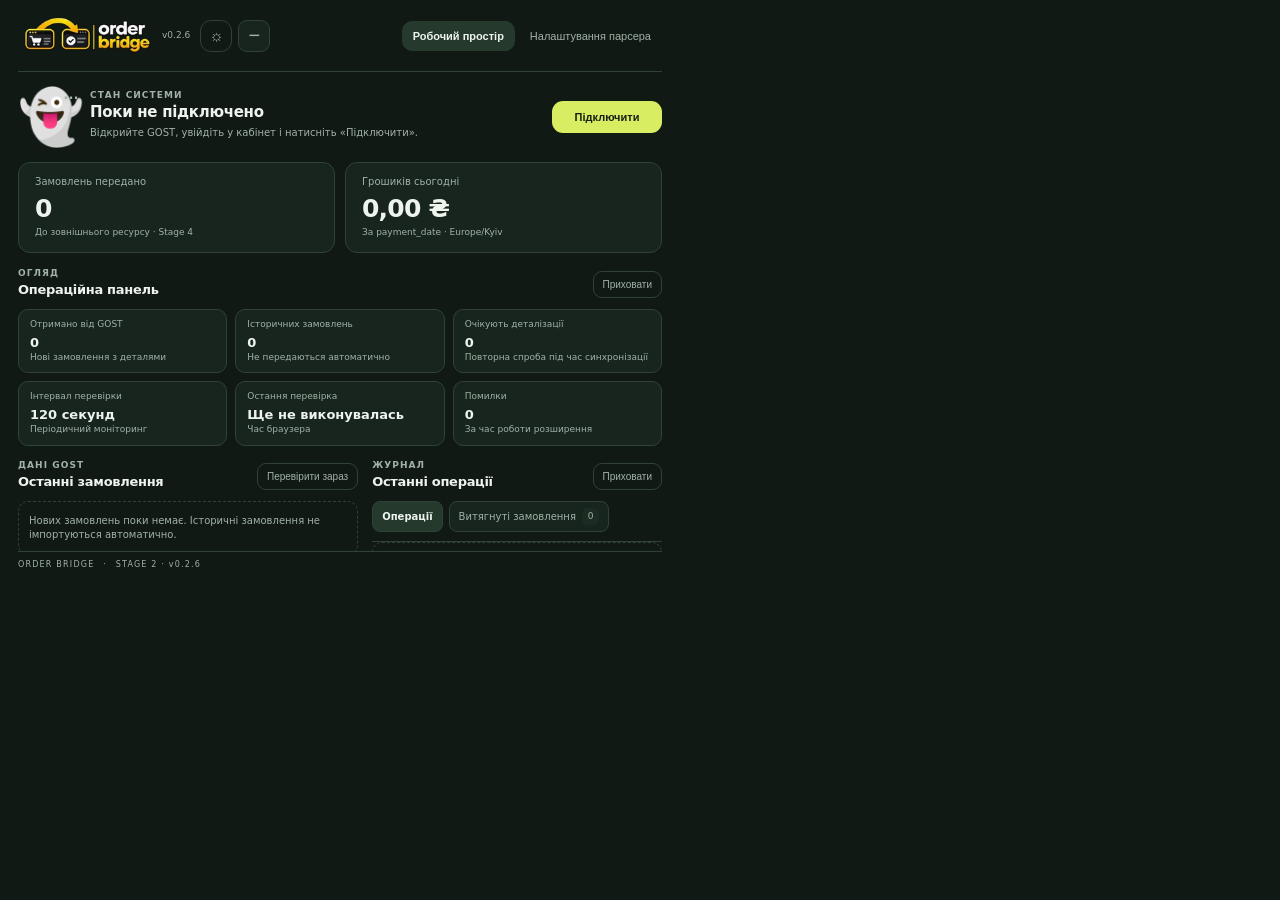
==== popup.html @ 6c83d32e "Add draggable collapsed launcher and release v0.2.6" ====
<!doctype html>
<html lang="uk">
<head>
  <meta charset="utf-8">
  <meta name="viewport" content="width=device-width, initial-scale=1">
  <title>Order Bridge</title>
  <link rel="stylesheet" href="styles.css">
</head>
<body class="popup-app">
<div class="app">
  <header class="topbar">
    <div class="brand"><span class="brand-logo-shell"><img class="brand-logo" src="assets/order-bridge-logo.webp" alt="Order Bridge"></span><span class="version">v0.2.6</span></div>
    <div class="topbar-actions"><button id="themeToggle" class="theme" aria-label="Перемкнути тему"><span id="themeIcon">☾</span></button><button id="collapsePanel" class="collapse-panel" type="button" title="Згорнути">−</button></div>
    <nav class="tabs">
      <button class="tab active" data-tab="workspace">Робочий простір</button>
      <button class="tab" data-tab="settings">Налаштування парсера</button>
    </nav>
  </header>
  <main>
    <section id="workspace" class="view active">
      <div class="status-row">
        <div class="status-card">
          <div id="ghost" class="ghost confused" aria-label="Стан привида">👻</div>
          <div class="status-copy">
            <div class="eyebrow">СТАН СИСТЕМИ</div>
            <h2 id="statusTitle">Поки не підключено</h2>
            <p id="statusText">Відкрийте GOST та натисніть «Підключити».</p>
          </div>
        </div>
        <div class="status-actions">
          <button id="connectBtn" class="primary">Підключити</button>
          <button id="disconnectBtn" class="subtle" hidden>Відключити</button>
        </div>
      </div>

      <div class="metrics">
        <article class="metric">
          <div class="metric-label">Замовлень передано</div>
          <div class="metric-value" id="ordersMetric">0</div>
          <div class="metric-foot">До зовнішнього ресурсу · Stage 4</div>
        </article>
        <article class="metric">
          <div class="metric-label">Грошиків сьогодні</div>
          <div class="metric-value" id="moneyMetric">0 ₴</div>
          <div class="metric-foot">За payment_date · Europe/Kyiv</div>
        </article>
      </div>

      <div class="section-heading">
        <div><div class="eyebrow">ОГЛЯД</div><h2>Операційна панель</h2></div>
        <button id="toggleDetails" class="subtle">Приховати</button>
      </div>
      <div id="details" class="details-grid">
        <article class="small-card"><span class="small-label">Отримано від GOST</span><strong id="receivedMetric">0</strong><span class="small-note">Нові замовлення з деталями</span></article>
        <article class="small-card"><span class="small-label">Історичних замовлень</span><strong id="historicalMetric">0</strong><span class="small-note">Не передаються автоматично</span></article>
        <article class="small-card"><span class="small-label">Очікують деталізації</span><strong id="pendingMetric">0</strong><span class="small-note">Повторна спроба під час синхронізації</span></article>
        <article class="small-card"><span class="small-label">Інтервал перевірки</span><strong id="intervalMetric">120 секунд</strong><span class="small-note">Періодичний моніторинг</span></article>
        <article class="small-card"><span class="small-label">Остання перевірка</span><strong id="lastCheck">Ще не виконувалась</strong><span class="small-note">Час браузера</span></article>
        <article class="small-card"><span class="small-label">Помилки</span><strong id="errorsMetric">0</strong><span class="small-note">За час роботи розширення</span></article>
      </div>

      <div class="dashboard-columns">
        <section class="dashboard-panel">
          <div class="section-heading log-heading">
            <div><div class="eyebrow">ДАНІ GOST</div><h2>Останні замовлення</h2></div>
            <button id="checkNowBtn" class="subtle">Перевірити зараз</button>
          </div>
          <div id="ordersList" class="orders-list">
            <div class="empty-state">Після підключення тут з'являться нові замовлення та їхні товари.</div>
          </div>
        </section>
        <section class="dashboard-panel">
          <div class="section-heading log-heading">
            <div><div class="eyebrow">ЖУРНАЛ</div><h2>Останні операції</h2></div>
            <button id="toggleActivity" class="subtle">Приховати</button>
          </div>
          <div id="activityPanel">
            <div class="journal-switch">
              <button id="showActivityView" class="journal-tab active" type="button">Операції</button>
              <button id="showFetchedView" class="journal-tab" type="button">Витягнуті замовлення <span id="fetchedCount">0</span></button>
            </div>
            <div id="activityView">
              <div id="activityList" class="log-list"><div class="empty-state">Операцій ще немає.</div></div>
              <p class="stage-note">Stage 2: отримання та розбір замовлень GOST. Передавання до зовнішнього ресурсу буде додано на Stage 4.</p>
            </div>
            <div id="fetchedView" hidden>
              <div class="audit-caption">Збережено до 500 останніх замовлень із повною безпечною деталізацією.</div>
              <div id="fetchedOrders" class="fetched-orders"><div class="empty-state">Деталізованих замовлень поки немає.</div></div>
            </div>
          </div>
        </section>
      </div>
    </section>

    <section id="settings" class="view">
      <div class="page-title"><div class="eyebrow">КОНФІГУРАЦІЯ</div><h1>Налаштування парсера</h1><p>Параметри синхронізації та передавання замовлень.</p></div>
      <div class="settings-card">
        <label for="pollInterval">Частота перевірки нових замовлень</label>
        <select id="pollInterval">
          <option value="120">Кожні 2 хвилини</option>
          <option value="180">Кожні 3 хвилини</option>
          <option value="300">Кожні 5 хвилин</option>
        </select>
        <div class="field-help">Chrome може трохи затримувати фонові сигнали. Після пробудження браузера пропущена перевірка буде виконана.</div>
        <div class="divider"></div>
        <div class="section-heading"><div><div class="eyebrow">ПРИЗНАЧЕННЯ</div><h2>Куди передавати</h2></div><span class="demo-tag">STAGE 4</span></div>
        <label for="connector">Тип підключення</label>
        <select id="connector"><option value="webhook">Webhook / HTTP API</option><option value="crm">CRM через API</option><option value="google">Google Sheets</option><option value="custom">Власний формат JSON</option></select>
        <div class="field-help">На цьому етапі блок призначення є макетом. Реальні запити до сторонніх ресурсів поки не виконуються.</div>
        <button id="saveSettings" class="primary full">Зберегти налаштування</button>
        <div id="saveNotice" class="notice" aria-live="polite"></div>
      </div>
      <div class="settings-card safety"><strong>Захист облікових даних</strong><p>Bearer-токен GOST використовується лише в контексті сторінки та не зберігається розширенням. У локальному сховищі залишаються ID, технічні статуси й нормалізовані товарні дані без ПІБ, телефонів, адрес і коментарів покупців.</p></div>
    </section>
  </main>
  <footer>ORDER BRIDGE <span>·</span> STAGE 2 · v0.2.6</footer>
</div>
<script src="order-normalizer.js"></script>
<script src="app.js"></script>
</body>
</html>
---- styles.css ----
:root{font-family:Inter,ui-sans-serif,system-ui,-apple-system,"Segoe UI",sans-serif;color-scheme:dark;--bg:#101914;--panel:#18251e;--panel2:#1d2c23;--line:#304237;--text:#edf4ee;--muted:#a1b2a6;--accent:#d9ed62;--accentText:#172016;--soft:#26392d}
*{box-sizing:border-box}
body{margin:0;background:var(--bg);color:var(--text);transition:background .2s,color .2s}
body.light{color-scheme:light;--bg:#e3eae2;--panel:#eef3ec;--panel2:#d8e2d7;--line:#adbdad;--text:#1a291e;--muted:#4f6154;--accent:#bfd83d;--accentText:#1a2514;--soft:#d0dfd0}
.app{max-width:1120px;margin:auto;padding:0 34px}
.topbar{height:86px;display:flex;align-items:center;border-bottom:1px solid var(--line);gap:28px}
.brand{display:flex;align-items:center;gap:8px;white-space:nowrap;flex:0 0 auto}
.brand-logo-shell{display:flex;align-items:center;justify-content:center;background:transparent;border:0;border-radius:0;padding:0;line-height:0;box-shadow:none}
.brand-logo{display:block;width:150px;height:auto;max-height:72px;object-fit:contain}
.version{font-size:11px;color:var(--muted);font-weight:500}
.tabs{display:flex;gap:5px;margin:auto}
.tab,.theme,.subtle{border:0;background:transparent;color:var(--muted);cursor:pointer}
.tab{padding:11px 15px;border-radius:10px;font-size:13px}
.tab.active{background:var(--soft);color:var(--text);font-weight:650}
.theme{width:36px;height:36px;border:1px solid var(--line);border-radius:11px;font-size:18px}
main{padding:38px 0 70px}
.view{display:none}.view.active{display:block}
.status-row{display:flex;align-items:center;justify-content:space-between;gap:20px;margin-bottom:28px}
.status-card{display:flex;align-items:center;gap:19px}
.status-card h2,.section-heading h2{margin:4px 0;font-size:18px;letter-spacing:-.3px}
.status-card p,.page-title p{margin:4px 0;color:var(--muted);font-size:13px}
.eyebrow{font-size:10px;font-weight:750;letter-spacing:1.3px;color:var(--muted)}
.ghost{position:relative;width:70px;height:76px;display:grid;place-items:center;font-family:"Apple Color Emoji","Segoe UI Emoji","Noto Color Emoji",sans-serif;font-size:62px;line-height:1}
.metrics{display:grid;grid-template-columns:1fr 1fr;gap:15px;margin-bottom:38px}
.metric,.small-card,.settings-card{background:var(--panel);border:1px solid var(--line);border-radius:16px}
.metric{padding:22px 24px}.metric-label,.small-label{font-size:12px;color:var(--muted)}
.metric-value{font-size:34px;font-weight:760;letter-spacing:-1.5px;margin:13px 0 8px}
.metric-foot,.small-note{font-size:11px;color:var(--muted)}
.section-heading{display:flex;align-items:center;justify-content:space-between;margin:0 0 14px}
.section-heading h2{font-size:16px}
.subtle{font-size:12px;padding:8px 10px;border:1px solid var(--line);border-radius:9px}
.primary{background:var(--accent);color:var(--accentText);border:0;border-radius:11px;padding:13px 19px;font-weight:750;font-size:13px;cursor:pointer}
.primary:disabled{opacity:.68;cursor:default}
.details-grid{display:grid;grid-template-columns:repeat(3,1fr);gap:12px;margin-bottom:34px}
.small-card{padding:17px}.small-card strong{display:block;font-size:16px;margin:10px 0 5px}
.log-list{border-top:1px solid var(--line)}
.log-item{display:flex;gap:12px;align-items:flex-start;padding:16px 2px;border-bottom:1px solid var(--line)}
.log-icon{width:25px;height:25px;border-radius:8px;background:var(--soft);display:grid;place-items:center;color:var(--accent);font-size:20px}
.log-icon.warning{color:#d8bd4f}.log-icon.error{color:#dc806f}.log-icon.success{color:#a4c64b}
.log-item strong{font-size:12px}.log-item p{margin:4px 0 0;color:var(--muted);font-size:11px}.log-item time{margin-left:auto;color:var(--muted);font-size:10px}
.page-title{margin:5px 0 24px}.page-title h1{font-size:27px;letter-spacing:-.8px;margin:8px 0}
.settings-card{padding:24px;margin-bottom:15px}.settings-card label{display:block;font-size:12px;font-weight:650;margin:17px 0 8px}
.settings-card input,.settings-card select{width:100%;height:43px;background:var(--panel2);border:1px solid var(--line);border-radius:9px;padding:0 12px;color:var(--text);outline:none;font:inherit;font-size:12px}
.settings-card input:focus,.settings-card select:focus{border-color:#9bbd45}
.field-help{font-size:11px;line-height:1.55;color:var(--muted);margin:8px 0 15px}
.divider{height:1px;background:var(--line);margin:24px 0}
.full{width:100%;margin-top:22px}.notice{font-size:11px;color:#9bbd45;margin-top:10px;min-height:14px}
.safety{background:var(--panel2)}.safety p{color:var(--muted);font-size:12px;line-height:1.6;margin-bottom:0}
footer{border-top:1px solid var(--line);padding:18px 0 25px;color:var(--muted);font-size:9px;letter-spacing:1.2px}
footer span{padding:0 5px}
.demo-tag{font-size:9px;letter-spacing:1px;color:var(--muted);border:1px solid var(--line);padding:5px 8px;border-radius:7px}
.orders-list{display:grid;gap:10px}.order-card{border:1px solid var(--line);border-radius:14px;background:var(--panel);padding:14px}
.order-card-top,.order-card-bottom{display:flex;align-items:center;justify-content:space-between;gap:10px}
.order-card-top strong{font-size:13px}.order-state{font-size:10px;color:#a4c64b}
.product-lines{margin:10px 0;display:grid;gap:6px}
.product-line{display:flex;justify-content:space-between;gap:10px;font-size:11px;color:var(--muted)}
.product-line span:first-child{overflow:hidden;text-overflow:ellipsis;white-space:nowrap}
.product-more{font-size:10px;color:var(--muted)}
.order-card-bottom{border-top:1px solid var(--line);padding-top:9px;font-size:10px;color:var(--muted)}
.order-card-bottom strong{color:var(--text);font-size:12px}
.empty-state{color:var(--muted);font-size:11px;line-height:1.5;padding:16px 14px;border:1px dashed var(--line);border-radius:12px}
.stage-note{color:var(--muted);font-size:10px;line-height:1.5;margin:17px 0 2px}
[hidden]{display:none!important}

/* Shared dashboard layout. */
.dashboard-columns{display:grid;grid-template-columns:1fr 1fr;gap:18px;align-items:start}
.dashboard-panel{min-width:0}
.dashboard-panel .section-heading.log-heading{margin-top:0}
.dashboard-panel .orders-list,.dashboard-panel .log-list{max-height:320px;overflow-y:auto}

/* Actual Chrome toolbar popup: wide, balanced workspace window. */
.popup-app{width:680px;min-width:680px;max-width:680px;height:580px;min-height:580px;max-height:580px;overflow:hidden;background:var(--bg)}
.popup-app .app{width:100%;height:580px;max-width:none;margin:0;padding:0 18px;display:flex;flex-direction:column}
.popup-app .topbar{height:72px;min-height:72px;flex:0 0 72px;padding:0;display:flex;align-items:center;gap:10px}
.popup-app .brand{gap:6px;font-size:13px}
.popup-app .brand-logo-shell{padding:2px 5px;border-radius:9px}
.popup-app .brand-logo{width:128px;max-height:62px}
.popup-app .version{font-size:9px}
.popup-app .tabs{display:flex;align-items:center;gap:4px;margin:0 0 0 auto;flex:0 0 auto}
.popup-app .tab{padding:9px 11px;font-size:11px;white-space:nowrap}
.popup-app .theme{width:32px;height:32px;flex:0 0 32px;font-size:16px}
.popup-app .topbar-actions{display:flex;align-items:center;gap:6px;flex:0 0 auto}
.popup-app .collapse-panel{width:32px;height:32px;border:1px solid var(--line);border-radius:9px;background:var(--panel);color:var(--muted);font-size:20px;cursor:pointer}
.popup-app main{flex:1;min-height:0;overflow-y:auto;overscroll-behavior:contain;padding:14px 0 16px}
.popup-app .view.active{display:block}
.popup-app .status-row{align-items:center;gap:14px;margin-bottom:14px}
.popup-app .status-card{min-width:0;flex:1;gap:12px;align-items:center}
.popup-app .status-copy{min-width:0}
.popup-app .status-copy h2{font-size:15px;line-height:1.25;margin:3px 0}
.popup-app .status-copy p{font-size:10px;line-height:1.4;margin:4px 0}
.popup-app .eyebrow{font-size:9px;letter-spacing:1.05px}
.popup-app .ghost{width:60px;height:62px;flex:0 0 60px;display:grid;place-items:center;border-radius:0;background:transparent;box-shadow:none;color:inherit;font-family:"Apple Color Emoji","Segoe UI Emoji","Noto Color Emoji",sans-serif;font-size:53px;line-height:1;position:relative}
.popup-app .ghost::after{content:"";position:absolute;right:-1px;top:0;font-family:inherit;font-size:16px;font-weight:800;color:#e2c94f;text-shadow:0 1px 5px #0003}
.popup-app .ghost.happy::after{content:"✦";color:#b8d64b}
.popup-app .ghost.worried::after{content:"?"}
.popup-app .ghost.confused::after{content:"…";color:var(--muted)}
.popup-app .ghost.busy{animation:ghost-bob .55s ease-in-out infinite alternate}
@keyframes ghost-bob{to{transform:translateY(-4px) rotate(4deg)}}
.popup-app .status-actions{display:flex;flex-direction:row;align-items:center;gap:7px;flex:0 0 auto}
.popup-app .status-actions .primary{min-width:110px;padding:10px 13px;font-size:11px;white-space:nowrap}
.popup-app .status-actions .subtle{padding:8px 10px;font-size:10px;white-space:nowrap}
.popup-app .metrics{grid-template-columns:1fr 1fr;gap:10px;margin-bottom:15px}
.popup-app .metric{padding:13px 16px;border-radius:12px;min-width:0}
.popup-app .metric-label{font-size:10px}
.popup-app .metric-value{font-size:25px;margin:7px 0 4px;letter-spacing:-.8px;white-space:nowrap}
.popup-app .metric-foot{font-size:9px;line-height:1.3}
.popup-app .section-heading{margin:0 0 8px}
.popup-app .section-heading h2{font-size:13px}
.popup-app .subtle{font-size:10px;padding:7px 9px}
.popup-app .details-grid{grid-template-columns:repeat(3,minmax(0,1fr));gap:8px;margin-bottom:14px}
.popup-app .small-card{padding:9px 11px;border-radius:10px;min-width:0}
.popup-app .small-label{font-size:9px;line-height:1.25;display:block}
.popup-app .small-card strong{font-size:13px;margin:5px 0 2px}
.popup-app .small-note{font-size:9px;line-height:1.25;display:block}
.popup-app .dashboard-columns{grid-template-columns:1.08fr .92fr;gap:14px}
.popup-app .dashboard-panel .section-heading.log-heading{margin:0 0 8px}
.popup-app .dashboard-panel .orders-list,.popup-app .dashboard-panel .log-list{max-height:220px;overflow-y:auto;overscroll-behavior:contain}
.popup-app .order-card{border:1px solid var(--line);border-radius:10px;background:var(--panel);padding:9px 10px}
.popup-app .order-card-top,.popup-app .order-card-bottom{display:flex;align-items:center;justify-content:space-between;gap:8px}
.popup-app .order-card-top strong{font-size:10px}
.popup-app .order-state{font-size:9px;color:#a4c64b}
.popup-app .product-lines{margin:7px 0;display:grid;gap:4px}
.popup-app .product-line{display:flex;justify-content:space-between;gap:8px;font-size:9px;color:var(--muted)}
.popup-app .product-line span:first-child{overflow:hidden;text-overflow:ellipsis;white-space:nowrap}
.popup-app .product-more{font-size:9px;color:var(--muted)}
.popup-app .order-card-bottom{border-top:1px solid var(--line);padding-top:7px;font-size:9px;color:var(--muted)}
.popup-app .order-card-bottom strong{color:var(--text);font-size:10px}
.popup-app .empty-state{font-size:10px;line-height:1.4;padding:12px 10px;border-radius:10px}
.popup-app .log-item{gap:7px;padding:9px 1px}
.popup-app .log-item strong{font-size:10px}
.popup-app .log-item p{font-size:9px;line-height:1.35}
.popup-app .log-item time{font-size:8px}
.popup-app .log-icon{width:18px;height:18px;border-radius:6px;font-size:14px}
.popup-app .stage-note{font-size:9px;line-height:1.35;margin:10px 0 0}
.popup-app .page-title{margin:3px 0 16px}
.popup-app .page-title h1{font-size:21px}
.popup-app .settings-card{padding:15px;border-radius:12px;margin-bottom:10px}
.popup-app .settings-card label{margin:11px 0 6px;font-size:11px}
.popup-app .settings-card input,.popup-app .settings-card select{height:36px;font-size:11px}
.popup-app .field-help{font-size:9px;line-height:1.4;margin:6px 0 10px}
.popup-app .divider{margin:14px 0}
.popup-app .full{margin-top:12px}
.popup-app .notice{font-size:10px}
.popup-app footer{height:29px;min-height:29px;flex:0 0 29px;padding:8px 0 9px;font-size:8px}
.popup-app [hidden]{display:none!important}
@media(max-width:640px){.popup-app{width:100vw;min-width:0;max-width:100vw}.popup-app .app{padding:0 12px}.popup-app .topbar{gap:8px}.popup-app .brand{gap:5px}.popup-app .brand .version{display:none}.popup-app .tab{padding:8px 6px;font-size:10px}.popup-app .dashboard-columns{grid-template-columns:1fr}.popup-app .details-grid{grid-template-columns:repeat(2,minmax(0,1fr))}}

/* Extra definition and separation in the light theme. */
body.light .metric,body.light .small-card,body.light .settings-card,body.light .order-card{box-shadow:0 2px 8px rgba(25,45,30,.08)}
body.light .subtle,body.light .theme{background:#edf2eb;border-color:#aebdad;color:#354a3b}
body.light .tab.active{background:#d0dfd0;color:#1a291e}
body.light .log-list{border-top-color:#aebdad}
body.light .log-item{border-bottom-color:#bdcbbc}
body.light .metric-value,body.light .small-card strong,body.light .order-card-bottom strong{color:#18271c}
body.light .empty-state{border-color:#aebdad;background:#e8eee6}


/* Order parsing audit view inside the operations journal. */
.journal-switch{display:flex;gap:6px;margin:0 0 9px}
.journal-tab{border:1px solid var(--line);border-radius:8px;background:var(--panel);color:var(--muted);padding:6px 9px;font:inherit;font-size:10px;cursor:pointer}
.journal-tab.active{background:var(--soft);color:var(--text);border-color:var(--line);font-weight:700}
.journal-tab span{display:inline-grid;place-items:center;min-width:17px;height:17px;margin-left:3px;padding:0 4px;border-radius:6px;background:var(--panel2);font-size:9px}
.audit-caption{font-size:9px;color:var(--muted);line-height:1.35;margin:0 0 7px}
.fetched-orders{display:grid;gap:7px;max-height:274px;overflow:auto;overscroll-behavior:contain;padding-right:2px}
.fetched-order{border:1px solid var(--line);border-radius:9px;background:var(--panel);overflow:hidden}
.fetched-order summary{display:flex;align-items:center;justify-content:space-between;gap:8px;padding:9px 10px;cursor:pointer;list-style:none}
.fetched-order summary::-webkit-details-marker{display:none}
.fetched-order summary:after{content:"＋";color:var(--muted);font-size:12px;margin-left:3px}
.fetched-order[open] summary:after{content:"−"}
.fetched-order summary strong{font-size:10px}
.fetched-order summary small{display:block;color:var(--muted);font-size:8px;margin-top:3px}
.audit-order-total{text-align:right;font-size:10px;font-weight:700;white-space:nowrap}
.audit-order-meta{display:grid;grid-template-columns:1fr 1fr;gap:5px;padding:0 10px 8px;font-size:8px;color:var(--muted)}
.audit-suborders{padding:6px 10px;background:var(--panel2);font-size:8px;color:var(--muted);line-height:1.4}
.audit-table-wrap{overflow-x:auto;max-width:100%}
.audit-table{width:100%;border-collapse:collapse;font-size:8px;white-space:nowrap}
.audit-table th,.audit-table td{padding:6px 7px;border-bottom:1px solid var(--line);text-align:left;vertical-align:top}
.audit-table th{color:var(--muted);font-weight:650;background:var(--panel2)}
.audit-table td strong{font-size:8px;white-space:normal;display:block;min-width:90px;max-width:145px}
.audit-table td small{display:block;color:var(--muted);font-size:7px;margin-top:3px;white-space:normal}
.audit-empty{text-align:center!important;color:var(--muted);padding:12px!important}
.audit-order-foot{padding:7px 10px;font-size:7px;color:var(--muted);overflow-wrap:anywhere}
.popup-app .fetched-orders{max-height:274px}
.popup-app .audit-table th,.popup-app .audit-table td{padding:5px 6px}
body.light .journal-tab{background:#edf2eb;border-color:#adbdad;color:#405347}
body.light .journal-tab.active{background:#d0dfd0;color:#1a291e}
body.light .fetched-order{box-shadow:0 1px 5px rgba(25,45,30,.06)}

html,body,.popup-app,.popup-app main,.popup-app .dashboard-panel .orders-list,.popup-app .dashboard-panel .log-list,.popup-app .fetched-orders,.popup-app .audit-table-wrap{scrollbar-width:none!important;-ms-overflow-style:none!important}
html::-webkit-scrollbar,body::-webkit-scrollbar,.popup-app *::-webkit-scrollbar{display:none!important;width:0!important;height:0!important}
.popup-app .fetched-orders,.popup-app .dashboard-panel .orders-list,.popup-app .dashboard-panel .log-list,.popup-app main{overflow-y:auto;overscroll-behavior:contain}
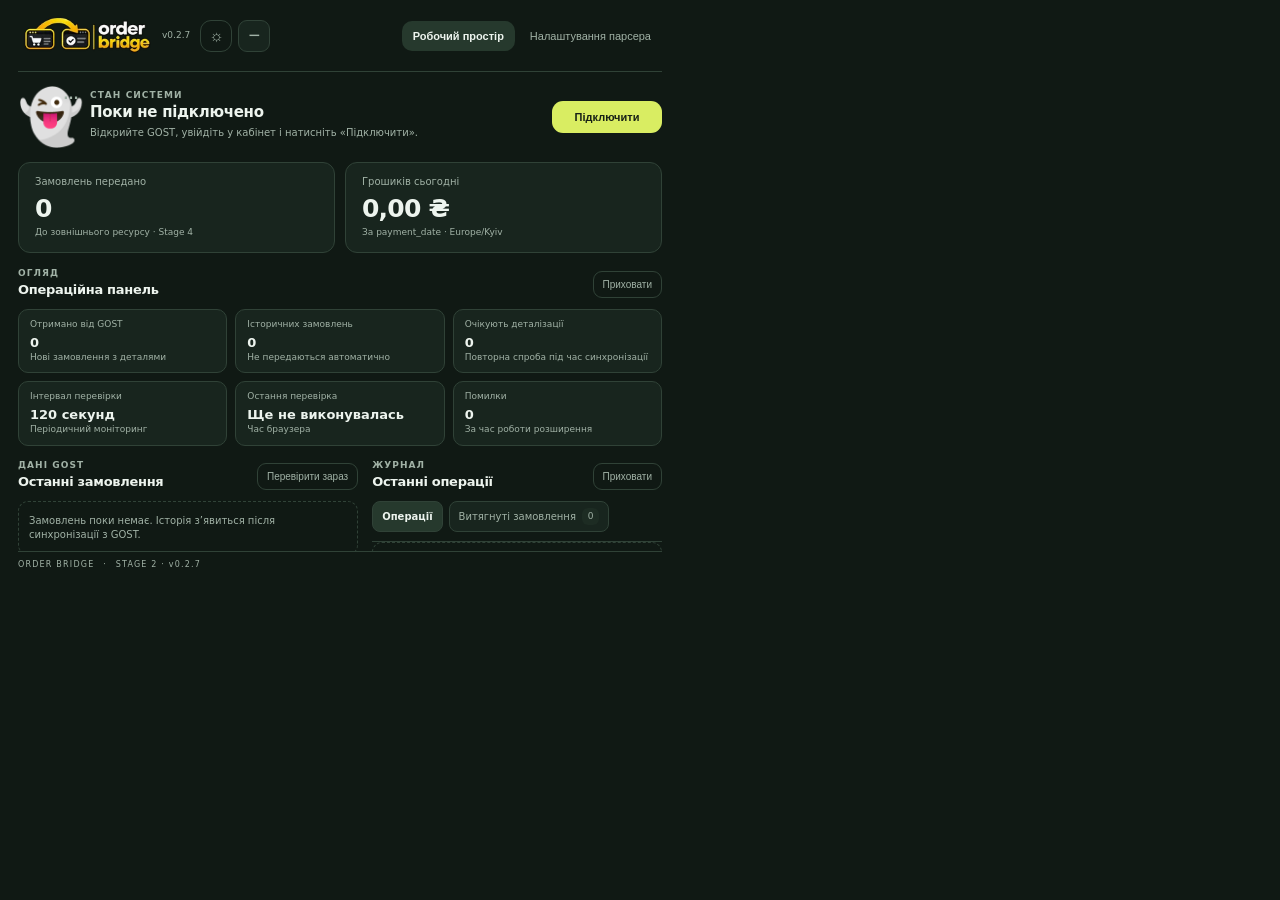
==== commit c247a6dd: "Restore history visibility and speed up GOST auth handshake v0.2.7" ====
--- a/popup.html
+++ b/popup.html
@@ -9,7 +9,7 @@
 <body class="popup-app">
 <div class="app">
   <header class="topbar">
-    <div class="brand"><span class="brand-logo-shell"><img class="brand-logo" src="assets/order-bridge-logo.webp" alt="Order Bridge"></span><span class="version">v0.2.6</span></div>
+    <div class="brand"><span class="brand-logo-shell"><img class="brand-logo" src="assets/order-bridge-logo.webp" alt="Order Bridge"></span><span class="version">v0.2.7</span></div>
     <div class="topbar-actions"><button id="themeToggle" class="theme" aria-label="Перемкнути тему"><span id="themeIcon">☾</span></button><button id="collapsePanel" class="collapse-panel" type="button" title="Згорнути">−</button></div>
     <nav class="tabs">
       <button class="tab active" data-tab="workspace">Робочий простір</button>
@@ -113,7 +113,7 @@
       <div class="settings-card safety"><strong>Захист облікових даних</strong><p>Bearer-токен GOST використовується лише в контексті сторінки та не зберігається розширенням. У локальному сховищі залишаються ID, технічні статуси й нормалізовані товарні дані без ПІБ, телефонів, адрес і коментарів покупців.</p></div>
     </section>
   </main>
-  <footer>ORDER BRIDGE <span>·</span> STAGE 2 · v0.2.6</footer>
+  <footer>ORDER BRIDGE <span>·</span> STAGE 2 · v0.2.7</footer>
 </div>
 <script src="order-normalizer.js"></script>
 <script src="app.js"></script>
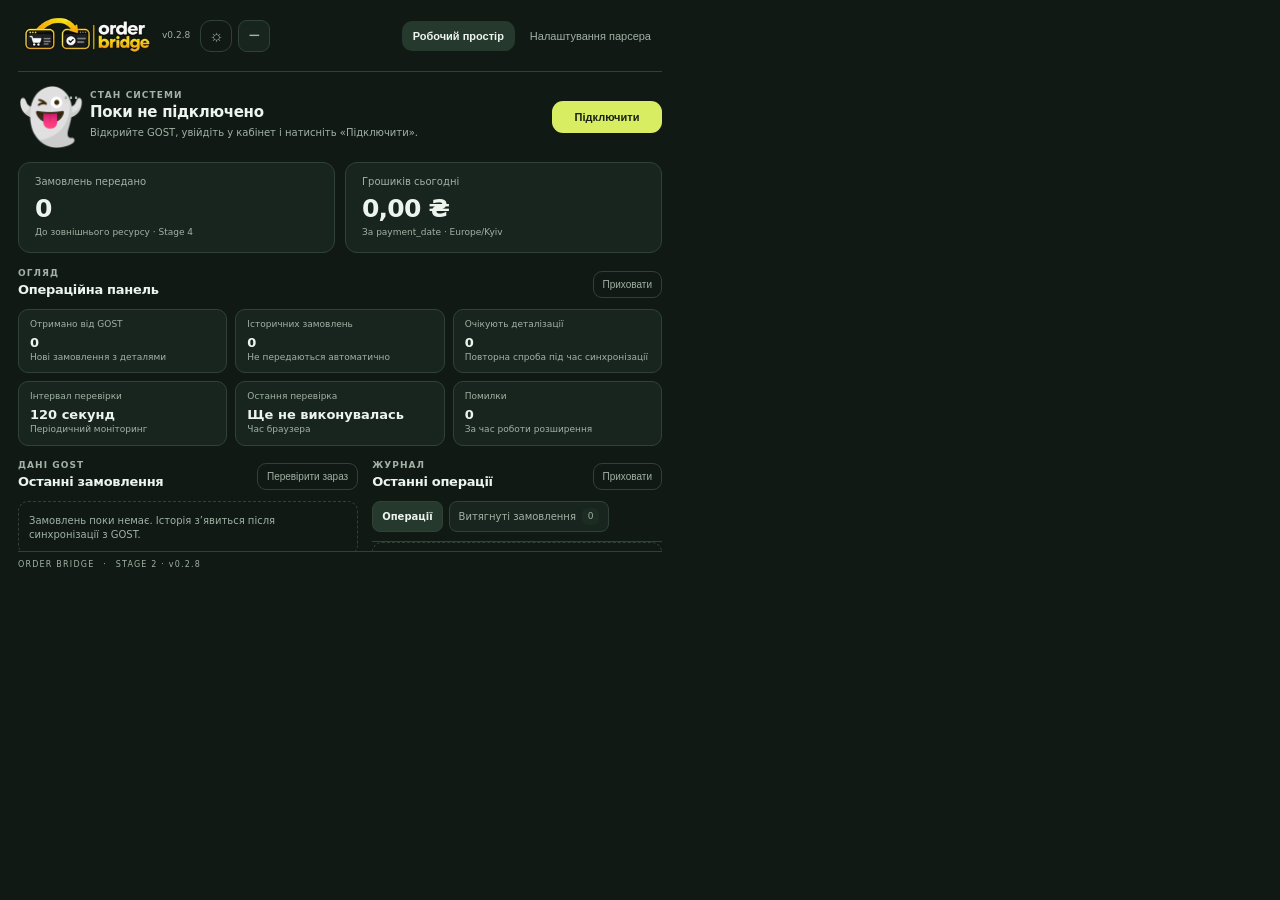
==== commit 061dee73: "Update UI version to v0.2.8" ====
--- a/popup.html
+++ b/popup.html
@@ -9,7 +9,7 @@
 <body class="popup-app">
 <div class="app">
   <header class="topbar">
-    <div class="brand"><span class="brand-logo-shell"><img class="brand-logo" src="assets/order-bridge-logo.webp" alt="Order Bridge"></span><span class="version">v0.2.7</span></div>
+    <div class="brand"><span class="brand-logo-shell"><img class="brand-logo" src="assets/order-bridge-logo.webp" alt="Order Bridge"></span><span class="version">v0.2.8</span></div>
     <div class="topbar-actions"><button id="themeToggle" class="theme" aria-label="Перемкнути тему"><span id="themeIcon">☾</span></button><button id="collapsePanel" class="collapse-panel" type="button" title="Згорнути">−</button></div>
     <nav class="tabs">
       <button class="tab active" data-tab="workspace">Робочий простір</button>
@@ -113,7 +113,7 @@
       <div class="settings-card safety"><strong>Захист облікових даних</strong><p>Bearer-токен GOST використовується лише в контексті сторінки та не зберігається розширенням. У локальному сховищі залишаються ID, технічні статуси й нормалізовані товарні дані без ПІБ, телефонів, адрес і коментарів покупців.</p></div>
     </section>
   </main>
-  <footer>ORDER BRIDGE <span>·</span> STAGE 2 · v0.2.7</footer>
+  <footer>ORDER BRIDGE <span>·</span> STAGE 2 · v0.2.8</footer>
 </div>
 <script src="order-normalizer.js"></script>
 <script src="app.js"></script>
--- a/styles.css
+++ b/styles.css
@@ -114,23 +114,23 @@
 .popup-app .small-note{font-size:9px;line-height:1.25;display:block}
 .popup-app .dashboard-columns{grid-template-columns:1.08fr .92fr;gap:14px}
 .popup-app .dashboard-panel .section-heading.log-heading{margin:0 0 8px}
-.popup-app .dashboard-panel .orders-list,.popup-app .dashboard-panel .log-list{max-height:220px;overflow-y:auto;overscroll-behavior:contain}
-.popup-app .order-card{border:1px solid var(--line);border-radius:10px;background:var(--panel);padding:9px 10px}
+.popup-app .dashboard-panel .orders-list,.popup-app .dashboard-panel .log-list{max-height:300px;overflow-y:auto;overscroll-behavior:contain}
+.popup-app .order-card{border:1px solid var(--line);border-radius:10px;background:var(--panel);padding:12px 12px}
 .popup-app .order-card-top,.popup-app .order-card-bottom{display:flex;align-items:center;justify-content:space-between;gap:8px}
-.popup-app .order-card-top strong{font-size:10px}
-.popup-app .order-state{font-size:9px;color:#a4c64b}
-.popup-app .product-lines{margin:7px 0;display:grid;gap:4px}
-.popup-app .product-line{display:flex;justify-content:space-between;gap:8px;font-size:9px;color:var(--muted)}
+.popup-app .order-card-top strong{font-size:12px}
+.popup-app .order-state{font-size:10px;color:#a4c64b}
+.popup-app .product-lines{margin:9px 0;display:grid;gap:5px}
+.popup-app .product-line{display:flex;justify-content:space-between;gap:8px;font-size:11px;color:var(--muted)}
 .popup-app .product-line span:first-child{overflow:hidden;text-overflow:ellipsis;white-space:nowrap}
-.popup-app .product-more{font-size:9px;color:var(--muted)}
-.popup-app .order-card-bottom{border-top:1px solid var(--line);padding-top:7px;font-size:9px;color:var(--muted)}
-.popup-app .order-card-bottom strong{color:var(--text);font-size:10px}
+.popup-app .product-more{font-size:10px;color:var(--muted)}
+.popup-app .order-card-bottom{border-top:1px solid var(--line);padding-top:9px;font-size:10px;color:var(--muted)}
+.popup-app .order-card-bottom strong{color:var(--text);font-size:12px}
 .popup-app .empty-state{font-size:10px;line-height:1.4;padding:12px 10px;border-radius:10px}
-.popup-app .log-item{gap:7px;padding:9px 1px}
-.popup-app .log-item strong{font-size:10px}
-.popup-app .log-item p{font-size:9px;line-height:1.35}
-.popup-app .log-item time{font-size:8px}
-.popup-app .log-icon{width:18px;height:18px;border-radius:6px;font-size:14px}
+.popup-app .log-item{gap:9px;padding:12px 1px}
+.popup-app .log-item strong{font-size:11px}
+.popup-app .log-item p{font-size:10px;line-height:1.45}
+.popup-app .log-item time{font-size:9px}
+.popup-app .log-icon{width:21px;height:21px;border-radius:7px;font-size:16px}
 .popup-app .stage-note{font-size:9px;line-height:1.35;margin:10px 0 0}
 .popup-app .page-title{margin:3px 0 16px}
 .popup-app .page-title h1{font-size:21px}
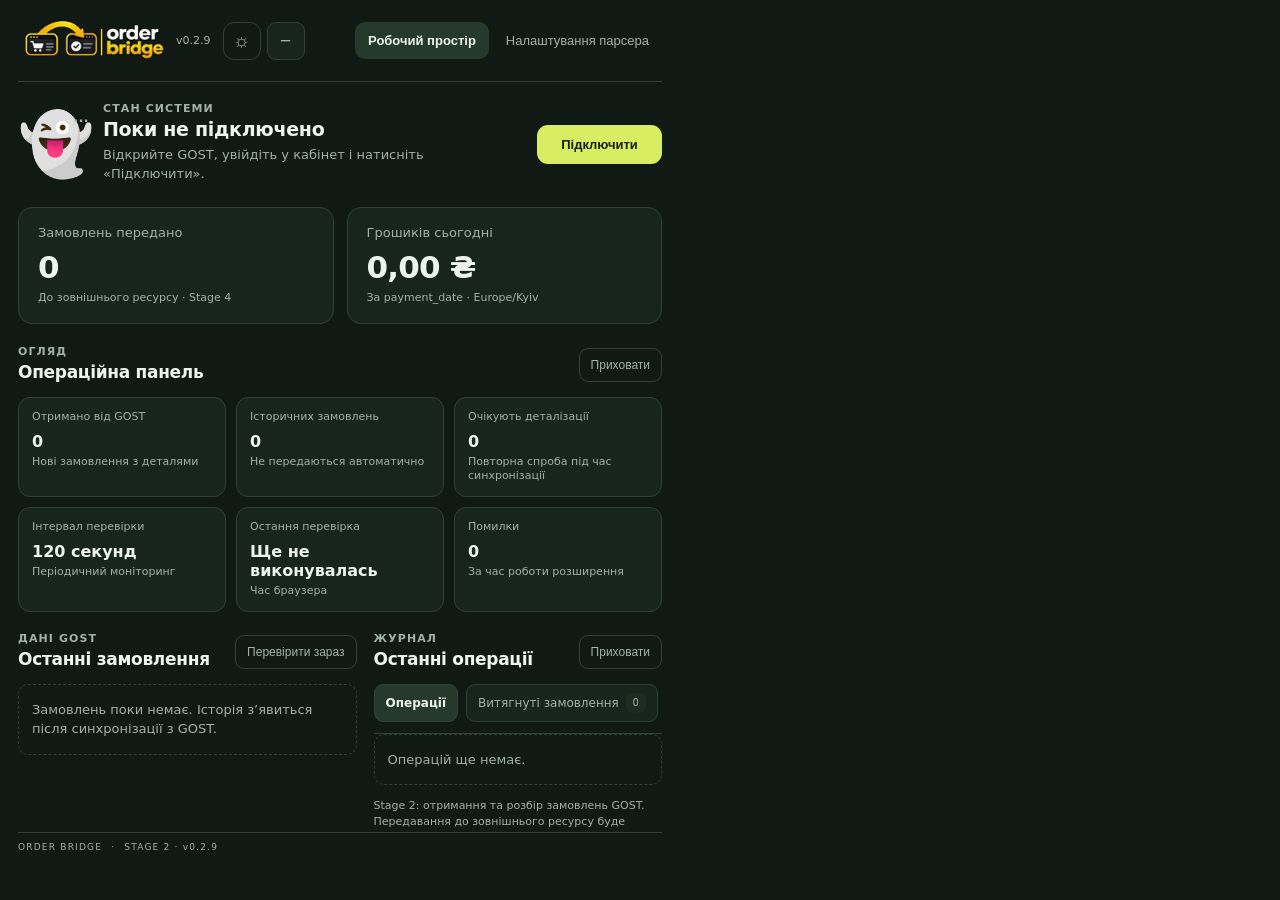
==== commit e30493ee: "Update UI version to v0.2.9" ====
--- a/popup.html
+++ b/popup.html
@@ -9,7 +9,7 @@
 <body class="popup-app">
 <div class="app">
   <header class="topbar">
-    <div class="brand"><span class="brand-logo-shell"><img class="brand-logo" src="assets/order-bridge-logo.webp" alt="Order Bridge"></span><span class="version">v0.2.8</span></div>
+    <div class="brand"><span class="brand-logo-shell"><img class="brand-logo" src="assets/order-bridge-logo.webp" alt="Order Bridge"></span><span class="version">v0.2.9</span></div>
     <div class="topbar-actions"><button id="themeToggle" class="theme" aria-label="Перемкнути тему"><span id="themeIcon">☾</span></button><button id="collapsePanel" class="collapse-panel" type="button" title="Згорнути">−</button></div>
     <nav class="tabs">
       <button class="tab active" data-tab="workspace">Робочий простір</button>
@@ -113,7 +113,7 @@
       <div class="settings-card safety"><strong>Захист облікових даних</strong><p>Bearer-токен GOST використовується лише в контексті сторінки та не зберігається розширенням. У локальному сховищі залишаються ID, технічні статуси й нормалізовані товарні дані без ПІБ, телефонів, адрес і коментарів покупців.</p></div>
     </section>
   </main>
-  <footer>ORDER BRIDGE <span>·</span> STAGE 2 · v0.2.8</footer>
+  <footer>ORDER BRIDGE <span>·</span> STAGE 2 · v0.2.9</footer>
 </div>
 <script src="order-normalizer.js"></script>
 <script src="app.js"></script>
--- a/styles.css
+++ b/styles.css
@@ -69,8 +69,8 @@
 .dashboard-panel .orders-list,.dashboard-panel .log-list{max-height:320px;overflow-y:auto}
 
 /* Actual Chrome toolbar popup: wide, balanced workspace window. */
-.popup-app{width:680px;min-width:680px;max-width:680px;height:580px;min-height:580px;max-height:580px;overflow:hidden;background:var(--bg)}
-.popup-app .app{width:100%;height:580px;max-width:none;margin:0;padding:0 18px;display:flex;flex-direction:column}
+.popup-app{width:680px;min-width:680px;max-width:680px;height:870px;min-height:870px;max-height:870px;overflow:hidden;background:var(--bg)}
+.popup-app .app{width:100%;height:870px;max-width:none;margin:0;padding:0 18px;display:flex;flex-direction:column}
 .popup-app .topbar{height:72px;min-height:72px;flex:0 0 72px;padding:0;display:flex;align-items:center;gap:10px}
 .popup-app .brand{gap:6px;font-size:13px}
 .popup-app .brand-logo-shell{padding:2px 5px;border-radius:9px}
@@ -189,3 +189,79 @@
 html,body,.popup-app,.popup-app main,.popup-app .dashboard-panel .orders-list,.popup-app .dashboard-panel .log-list,.popup-app .fetched-orders,.popup-app .audit-table-wrap{scrollbar-width:none!important;-ms-overflow-style:none!important}
 html::-webkit-scrollbar,body::-webkit-scrollbar,.popup-app *::-webkit-scrollbar{display:none!important;width:0!important;height:0!important}
 .popup-app .fetched-orders,.popup-app .dashboard-panel .orders-list,.popup-app .dashboard-panel .log-list,.popup-app main{overflow-y:auto;overscroll-behavior:contain}
+
+
+/* v0.2.9 readability pass: taller workspace and larger controls/text. */
+.popup-app .topbar{height:82px;min-height:82px;flex-basis:82px;gap:12px}
+.popup-app .brand-logo{width:142px;max-height:68px}
+.popup-app .version{font-size:11px}
+.popup-app .tab{padding:11px 13px;font-size:13px}
+.popup-app .theme,.popup-app .collapse-panel{width:38px;height:38px;flex-basis:38px;font-size:19px}
+.popup-app main{padding:20px 0 22px}
+.popup-app .status-row{gap:18px;margin-bottom:20px}
+.popup-app .status-card{gap:15px}
+.popup-app .status-copy h2{font-size:19px}
+.popup-app .status-copy p{font-size:13px;line-height:1.45}
+.popup-app .eyebrow{font-size:11px;letter-spacing:1.1px}
+.popup-app .ghost{width:70px;height:72px;flex-basis:70px;font-size:61px}
+.popup-app .status-actions .primary{min-width:125px;padding:12px 15px;font-size:13px}
+.popup-app .status-actions .subtle{padding:10px 12px;font-size:12px}
+.popup-app .metrics{gap:13px;margin-bottom:21px}
+.popup-app .metric{padding:17px 19px;border-radius:14px}
+.popup-app .metric-label{font-size:13px}
+.popup-app .metric-value{font-size:31px;margin:9px 0 6px}
+.popup-app .metric-foot{font-size:11px}
+.popup-app .section-heading{margin-bottom:11px}
+.popup-app .section-heading h2{font-size:17px}
+.popup-app .subtle{font-size:12px;padding:9px 11px}
+.popup-app .details-grid{gap:10px;margin-bottom:20px}
+.popup-app .small-card{padding:12px 13px;border-radius:12px}
+.popup-app .small-label{font-size:11px;line-height:1.35}
+.popup-app .small-card strong{font-size:16px;margin:7px 0 4px}
+.popup-app .small-note{font-size:11px;line-height:1.35}
+.popup-app .dashboard-columns{gap:17px}
+.popup-app .dashboard-panel .section-heading.log-heading{margin-bottom:11px}
+.popup-app .dashboard-panel .orders-list,.popup-app .dashboard-panel .log-list{max-height:470px}
+.popup-app .orders-list{gap:12px}
+.popup-app .order-card{padding:15px 15px;border-radius:12px}
+.popup-app .order-card-top strong{font-size:15px}
+.popup-app .order-state{font-size:12px}
+.popup-app .product-lines{margin:12px 0;gap:7px}
+.popup-app .product-line{font-size:13px;gap:10px}
+.popup-app .product-more{font-size:12px}
+.popup-app .order-card-bottom{padding-top:11px;font-size:12px}
+.popup-app .order-card-bottom strong{font-size:15px}
+.popup-app .empty-state{font-size:13px;line-height:1.5;padding:15px 13px}
+.popup-app .log-item{gap:11px;padding:15px 2px}
+.popup-app .log-item strong{font-size:13px}
+.popup-app .log-item p{font-size:12px;line-height:1.5}
+.popup-app .log-item time{font-size:11px}
+.popup-app .log-icon{width:25px;height:25px;border-radius:8px;font-size:18px;flex:0 0 25px}
+.popup-app .stage-note{font-size:11px;line-height:1.45;margin:13px 0 0}
+.popup-app .journal-switch{gap:8px;margin-bottom:11px}
+.popup-app .journal-tab{padding:8px 11px;font-size:12px;border-radius:9px}
+.popup-app .journal-tab span{min-width:20px;height:20px;font-size:10px}
+.popup-app .audit-caption{font-size:11px;line-height:1.45;margin-bottom:9px}
+.popup-app .fetched-orders{max-height:430px;gap:9px}
+.popup-app .fetched-order{border-radius:11px}
+.popup-app .fetched-order summary{padding:11px 12px;gap:10px}
+.popup-app .fetched-order summary strong{font-size:13px}
+.popup-app .fetched-order summary small{font-size:10px}
+.popup-app .audit-order-total{font-size:13px}
+.popup-app .audit-order-meta{gap:7px;padding:0 12px 10px;font-size:10px}
+.popup-app .audit-suborders{padding:8px 12px;font-size:10px;line-height:1.45}
+.popup-app .audit-table{font-size:10px}
+.popup-app .audit-table th,.popup-app .audit-table td{padding:7px 8px}
+.popup-app .audit-table td strong{font-size:10px;min-width:110px;max-width:160px}
+.popup-app .audit-table td small{font-size:9px}
+.popup-app .audit-empty{padding:14px!important}
+.popup-app .audit-order-foot{padding:8px 12px;font-size:9px}
+.popup-app footer{height:32px;min-height:32px;flex-basis:32px;padding:9px 0;font-size:9px}
+@media(max-height:906px){
+  .popup-app{height:calc(100vh - 36px);min-height:0;max-height:none}
+  .popup-app .app{height:100%}
+}
+@media(max-width:640px){
+  .popup-app .tab{padding:9px 7px;font-size:11px}
+  .popup-app .dashboard-columns{grid-template-columns:1fr}
+}
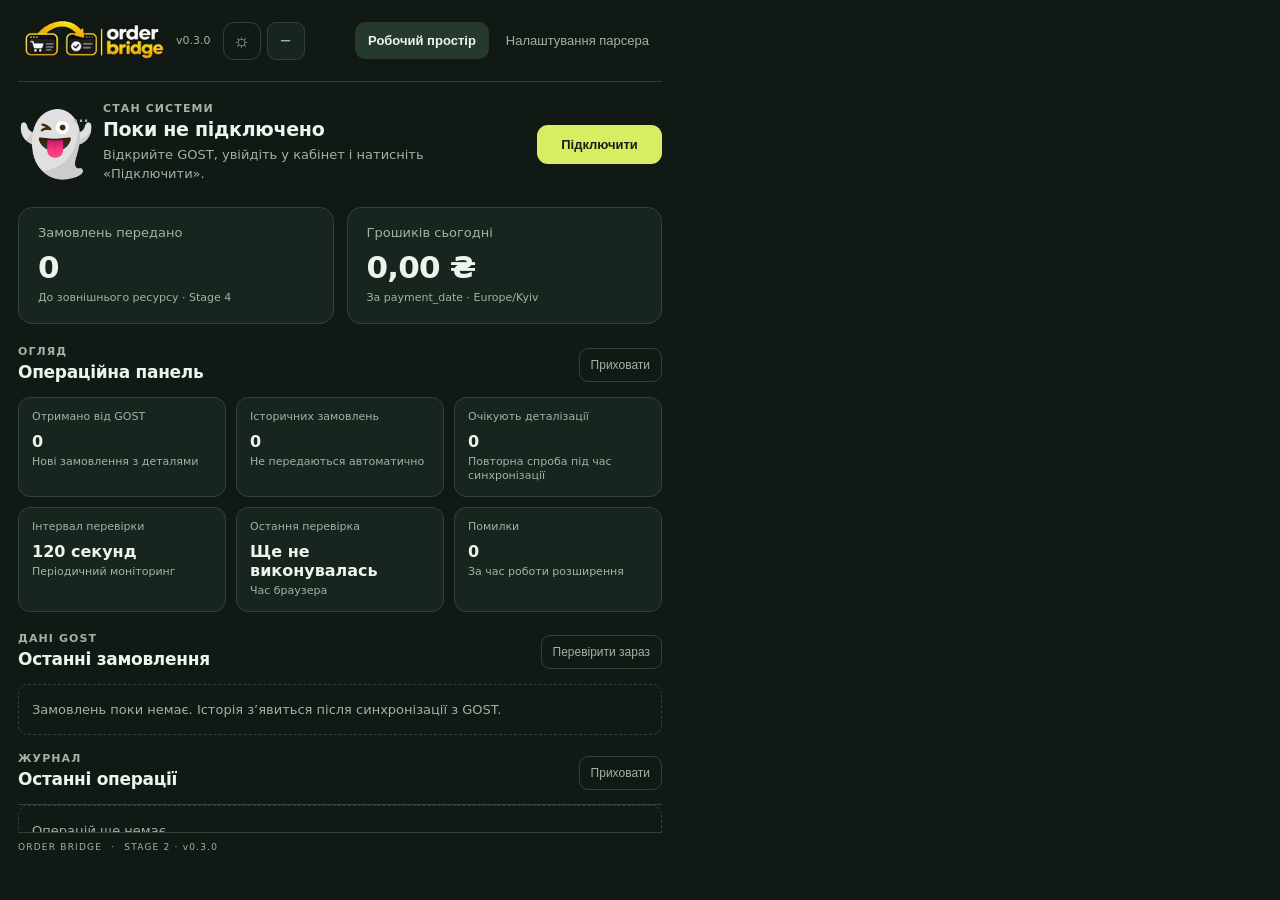
==== commit 92d1862f: "Remove separate fetched orders section" ====
--- a/popup.html
+++ b/popup.html
@@ -9,7 +9,7 @@
 <body class="popup-app">
 <div class="app">
   <header class="topbar">
-    <div class="brand"><span class="brand-logo-shell"><img class="brand-logo" src="assets/order-bridge-logo.webp" alt="Order Bridge"></span><span class="version">v0.2.9</span></div>
+    <div class="brand"><span class="brand-logo-shell"><img class="brand-logo" src="assets/order-bridge-logo.webp" alt="Order Bridge"></span><span class="version">v0.3.0</span></div>
     <div class="topbar-actions"><button id="themeToggle" class="theme" aria-label="Перемкнути тему"><span id="themeIcon">☾</span></button><button id="collapsePanel" class="collapse-panel" type="button" title="Згорнути">−</button></div>
     <nav class="tabs">
       <button class="tab active" data-tab="workspace">Робочий простір</button>
@@ -75,18 +75,8 @@
             <button id="toggleActivity" class="subtle">Приховати</button>
           </div>
           <div id="activityPanel">
-            <div class="journal-switch">
-              <button id="showActivityView" class="journal-tab active" type="button">Операції</button>
-              <button id="showFetchedView" class="journal-tab" type="button">Витягнуті замовлення <span id="fetchedCount">0</span></button>
-            </div>
-            <div id="activityView">
-              <div id="activityList" class="log-list"><div class="empty-state">Операцій ще немає.</div></div>
-              <p class="stage-note">Stage 2: отримання та розбір замовлень GOST. Передавання до зовнішнього ресурсу буде додано на Stage 4.</p>
-            </div>
-            <div id="fetchedView" hidden>
-              <div class="audit-caption">Збережено до 500 останніх замовлень із повною безпечною деталізацією.</div>
-              <div id="fetchedOrders" class="fetched-orders"><div class="empty-state">Деталізованих замовлень поки немає.</div></div>
-            </div>
+            <div id="activityList" class="log-list"><div class="empty-state">Операцій ще немає.</div></div>
+            <p class="stage-note">Stage 2: отримання та розбір замовлень GOST. Передавання до зовнішнього ресурсу буде додано на Stage 4.</p>
           </div>
         </section>
       </div>
@@ -113,7 +103,7 @@
       <div class="settings-card safety"><strong>Захист облікових даних</strong><p>Bearer-токен GOST використовується лише в контексті сторінки та не зберігається розширенням. У локальному сховищі залишаються ID, технічні статуси й нормалізовані товарні дані без ПІБ, телефонів, адрес і коментарів покупців.</p></div>
     </section>
   </main>
-  <footer>ORDER BRIDGE <span>·</span> STAGE 2 · v0.2.9</footer>
+  <footer>ORDER BRIDGE <span>·</span> STAGE 2 · v0.3.0</footer>
 </div>
 <script src="order-normalizer.js"></script>
 <script src="app.js"></script>
--- a/styles.css
+++ b/styles.css
@@ -265,3 +265,29 @@
   .popup-app .tab{padding:9px 7px;font-size:11px}
   .popup-app .dashboard-columns{grid-template-columns:1fr}
 }
+
+
+/* v0.3.0: order details live inside the latest-orders panel. */
+.popup-app .dashboard-columns{grid-template-columns:1fr}
+.popup-app .dashboard-panel .orders-list{max-height:490px}
+.popup-app .dashboard-panel .log-list{max-height:230px}
+.popup-app .order-card{border-color:var(--line);transition:border-color .15s,background .15s}
+.popup-app .order-card-new{border:1.5px solid #78b987;background:linear-gradient(110deg,rgba(89,157,105,.10),var(--panel) 58%);box-shadow:0 0 0 1px rgba(112,183,128,.08)}
+body.light .popup-app .order-card-new{border-color:#65a977;background:linear-gradient(110deg,rgba(91,166,111,.12),var(--panel) 58%);box-shadow:0 0 0 1px rgba(91,166,111,.10)}
+.popup-app .order-kind{font-size:10px;font-weight:750;letter-spacing:.65px;padding:4px 7px;border-radius:6px;white-space:nowrap}
+.popup-app .order-kind.new{color:#a8d9b2;background:rgba(91,166,111,.16)}
+.popup-app .order-kind.historical{color:var(--muted);background:var(--soft)}
+body.light .popup-app .order-kind.new{color:#286a3b;background:#dcefe0}
+.popup-app .order-card-subtitle{font-size:11px;color:var(--muted);margin-top:5px}
+.popup-app .order-detail-expand{margin-top:10px;border-top:1px solid var(--line);padding-top:8px}
+.popup-app .order-detail-expand>summary{cursor:pointer;color:var(--muted);font-size:11px;font-weight:650;list-style:none}
+.popup-app .order-detail-expand>summary::-webkit-details-marker{display:none}
+.popup-app .order-detail-expand>summary:after{content:"＋";float:right}
+.popup-app .order-detail-expand[open]>summary:after{content:"−"}
+.popup-app .order-detail-meta{display:grid;grid-template-columns:repeat(2,minmax(0,1fr));gap:7px;padding:10px 0;font-size:10px;color:var(--muted)}
+.popup-app .order-detail-meta span{min-width:0;overflow-wrap:anywhere}
+.popup-app .order-detail-expand .audit-table{font-size:10px}
+.popup-app .order-detail-expand .audit-table th,.popup-app .order-detail-expand .audit-table td{padding:7px 8px}
+.popup-app .order-detail-expand .audit-table td strong{font-size:10px;min-width:110px;max-width:180px}
+.popup-app .order-detail-expand .audit-table td small{font-size:9px}
+.popup-app .order-detail-expand .audit-order-foot{font-size:9px}
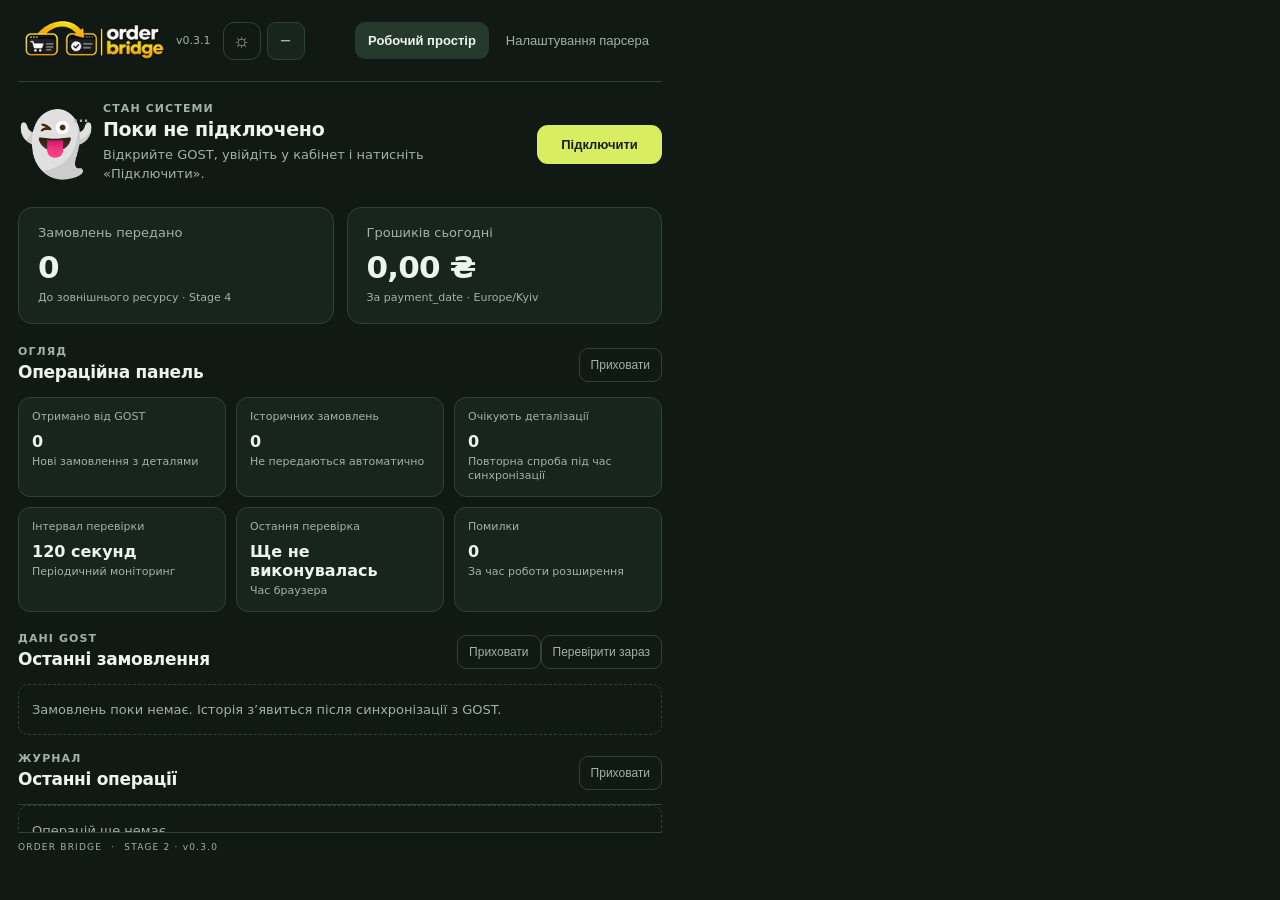
==== commit 78a7a45b: "Prepare v0.3.1: retry order details and collapsible orders panel" ====
--- a/popup.html
+++ b/popup.html
@@ -9,7 +9,7 @@
 <body class="popup-app">
 <div class="app">
   <header class="topbar">
-    <div class="brand"><span class="brand-logo-shell"><img class="brand-logo" src="assets/order-bridge-logo.webp" alt="Order Bridge"></span><span class="version">v0.3.0</span></div>
+    <div class="brand"><span class="brand-logo-shell"><img class="brand-logo" src="assets/order-bridge-logo.webp" alt="Order Bridge"></span><span class="version">v0.3.1</span></div>
     <div class="topbar-actions"><button id="themeToggle" class="theme" aria-label="Перемкнути тему"><span id="themeIcon">☾</span></button><button id="collapsePanel" class="collapse-panel" type="button" title="Згорнути">−</button></div>
     <nav class="tabs">
       <button class="tab active" data-tab="workspace">Робочий простір</button>
@@ -63,7 +63,7 @@
         <section class="dashboard-panel">
           <div class="section-heading log-heading">
             <div><div class="eyebrow">ДАНІ GOST</div><h2>Останні замовлення</h2></div>
-            <button id="checkNowBtn" class="subtle">Перевірити зараз</button>
+            <div class="heading-actions"><button id="toggleOrders" class="subtle">Приховати</button><button id="checkNowBtn" class="subtle">Перевірити зараз</button></div>
           </div>
           <div id="ordersList" class="orders-list">
             <div class="empty-state">Після підключення тут з'являться нові замовлення та їхні товари.</div>
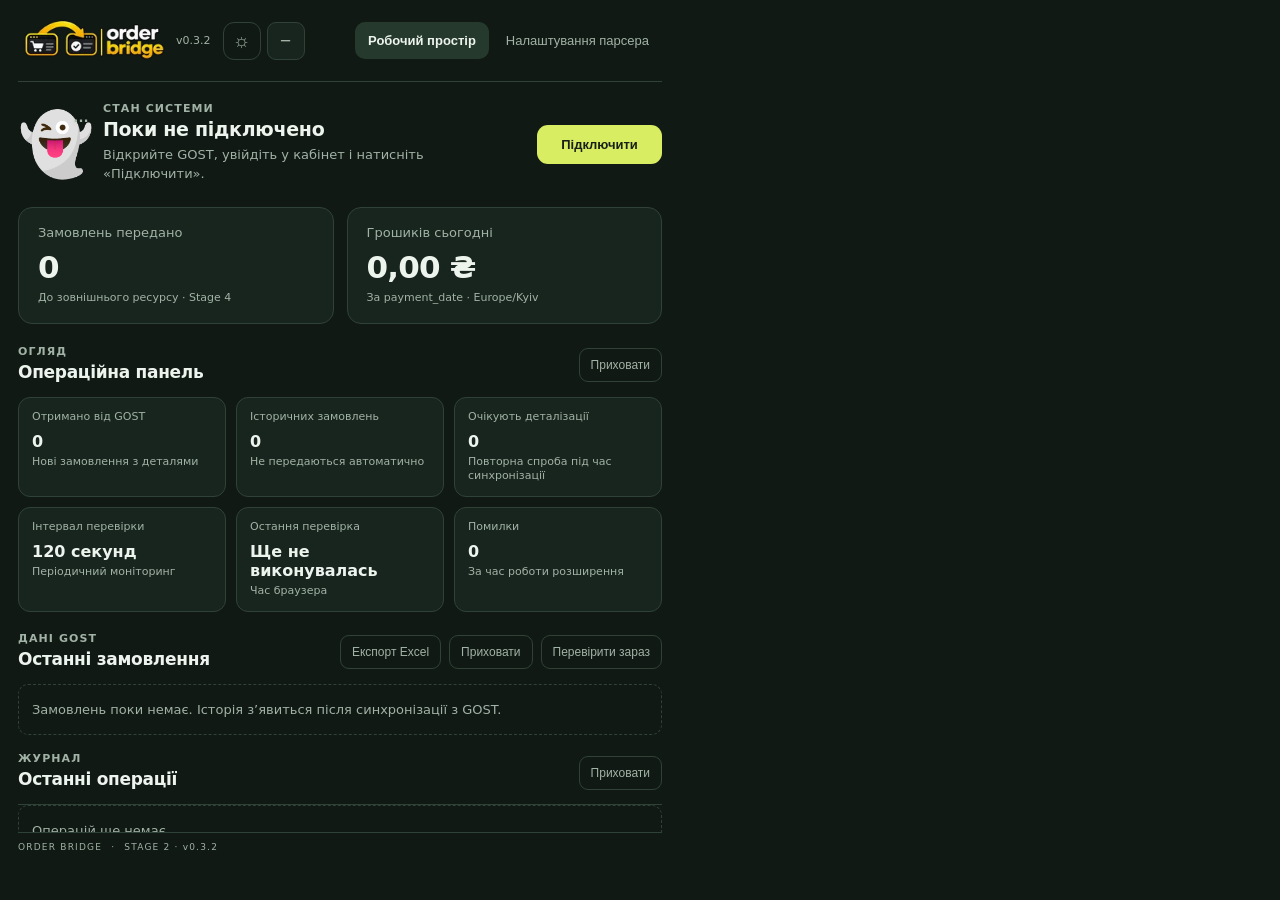
==== commit 900a91fa: "Add local Excel order export (v0.3.2)" ====
--- a/popup.html
+++ b/popup.html
@@ -9,7 +9,7 @@
 <body class="popup-app">
 <div class="app">
   <header class="topbar">
-    <div class="brand"><span class="brand-logo-shell"><img class="brand-logo" src="assets/order-bridge-logo.webp" alt="Order Bridge"></span><span class="version">v0.3.1</span></div>
+    <div class="brand"><span class="brand-logo-shell"><img class="brand-logo" src="assets/order-bridge-logo.webp" alt="Order Bridge"></span><span class="version">v0.3.2</span></div>
     <div class="topbar-actions"><button id="themeToggle" class="theme" aria-label="Перемкнути тему"><span id="themeIcon">☾</span></button><button id="collapsePanel" class="collapse-panel" type="button" title="Згорнути">−</button></div>
     <nav class="tabs">
       <button class="tab active" data-tab="workspace">Робочий простір</button>
@@ -63,8 +63,9 @@
         <section class="dashboard-panel">
           <div class="section-heading log-heading">
             <div><div class="eyebrow">ДАНІ GOST</div><h2>Останні замовлення</h2></div>
-            <div class="heading-actions"><button id="toggleOrders" class="subtle">Приховати</button><button id="checkNowBtn" class="subtle">Перевірити зараз</button></div>
+            <div class="heading-actions"><button id="exportExcelBtn" class="subtle">Експорт Excel</button><button id="toggleOrders" class="subtle">Приховати</button><button id="checkNowBtn" class="subtle">Перевірити зараз</button></div>
           </div>
+          <div id="exportNotice" class="export-notice" aria-live="polite"></div>
           <div id="ordersList" class="orders-list">
             <div class="empty-state">Після підключення тут з'являться нові замовлення та їхні товари.</div>
           </div>
@@ -103,9 +104,10 @@
       <div class="settings-card safety"><strong>Захист облікових даних</strong><p>Bearer-токен GOST використовується лише в контексті сторінки та не зберігається розширенням. У локальному сховищі залишаються ID, технічні статуси й нормалізовані товарні дані без ПІБ, телефонів, адрес і коментарів покупців.</p></div>
     </section>
   </main>
-  <footer>ORDER BRIDGE <span>·</span> STAGE 2 · v0.3.0</footer>
+  <footer>ORDER BRIDGE <span>·</span> STAGE 2 · v0.3.2</footer>
 </div>
 <script src="order-normalizer.js"></script>
+<script src="xlsx-export.js"></script>
 <script src="app.js"></script>
 </body>
 </html>
--- a/styles.css
+++ b/styles.css
@@ -291,3 +291,7 @@
 .popup-app .order-detail-expand .audit-table td strong{font-size:10px;min-width:110px;max-width:180px}
 .popup-app .order-detail-expand .audit-table td small{font-size:9px}
 .popup-app .order-detail-expand .audit-order-foot{font-size:9px}
+
+/* v0.3.1: collapsible latest-orders section. */
+.popup-app .heading-actions{display:flex;align-items:center;gap:8px;flex-wrap:wrap}
+.popup-app #ordersList[hidden],.popup-app #activityPanel[hidden],.popup-app #details[hidden]{display:none!important}
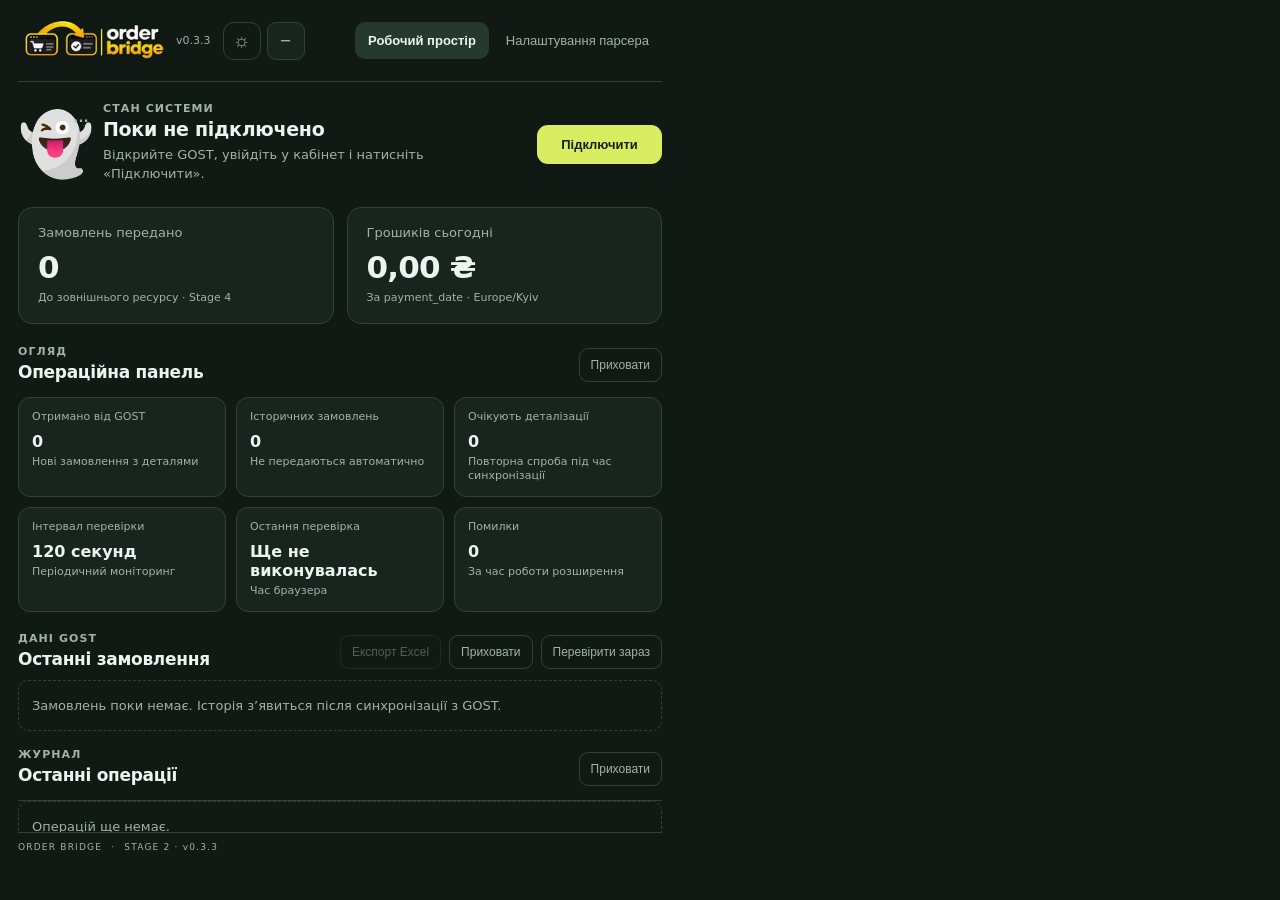
==== commit d4648632: "Improve detailed human-readable Excel order export (v0.3.3)" ====
--- a/popup.html
+++ b/popup.html
@@ -9,7 +9,7 @@
 <body class="popup-app">
 <div class="app">
   <header class="topbar">
-    <div class="brand"><span class="brand-logo-shell"><img class="brand-logo" src="assets/order-bridge-logo.webp" alt="Order Bridge"></span><span class="version">v0.3.2</span></div>
+    <div class="brand"><span class="brand-logo-shell"><img class="brand-logo" src="assets/order-bridge-logo.webp" alt="Order Bridge"></span><span class="version">v0.3.3</span></div>
     <div class="topbar-actions"><button id="themeToggle" class="theme" aria-label="Перемкнути тему"><span id="themeIcon">☾</span></button><button id="collapsePanel" class="collapse-panel" type="button" title="Згорнути">−</button></div>
     <nav class="tabs">
       <button class="tab active" data-tab="workspace">Робочий простір</button>
@@ -104,7 +104,7 @@
       <div class="settings-card safety"><strong>Захист облікових даних</strong><p>Bearer-токен GOST використовується лише в контексті сторінки та не зберігається розширенням. У локальному сховищі залишаються ID, технічні статуси й нормалізовані товарні дані без ПІБ, телефонів, адрес і коментарів покупців.</p></div>
     </section>
   </main>
-  <footer>ORDER BRIDGE <span>·</span> STAGE 2 · v0.3.2</footer>
+  <footer>ORDER BRIDGE <span>·</span> STAGE 2 · v0.3.3</footer>
 </div>
 <script src="order-normalizer.js"></script>
 <script src="xlsx-export.js"></script>
--- a/styles.css
+++ b/styles.css
@@ -295,3 +295,8 @@
 /* v0.3.1: collapsible latest-orders section. */
 .popup-app .heading-actions{display:flex;align-items:center;gap:8px;flex-wrap:wrap}
 .popup-app #ordersList[hidden],.popup-app #activityPanel[hidden],.popup-app #details[hidden]{display:none!important}
+
+/* v0.3.2: local Excel export controls. */
+.popup-app .export-notice{font-size:10px;color:var(--muted);line-height:1.4;min-height:0;margin:-4px 0 7px}
+.popup-app .heading-actions .subtle{white-space:nowrap}
+.popup-app #exportExcelBtn:disabled{opacity:.45;cursor:not-allowed}
